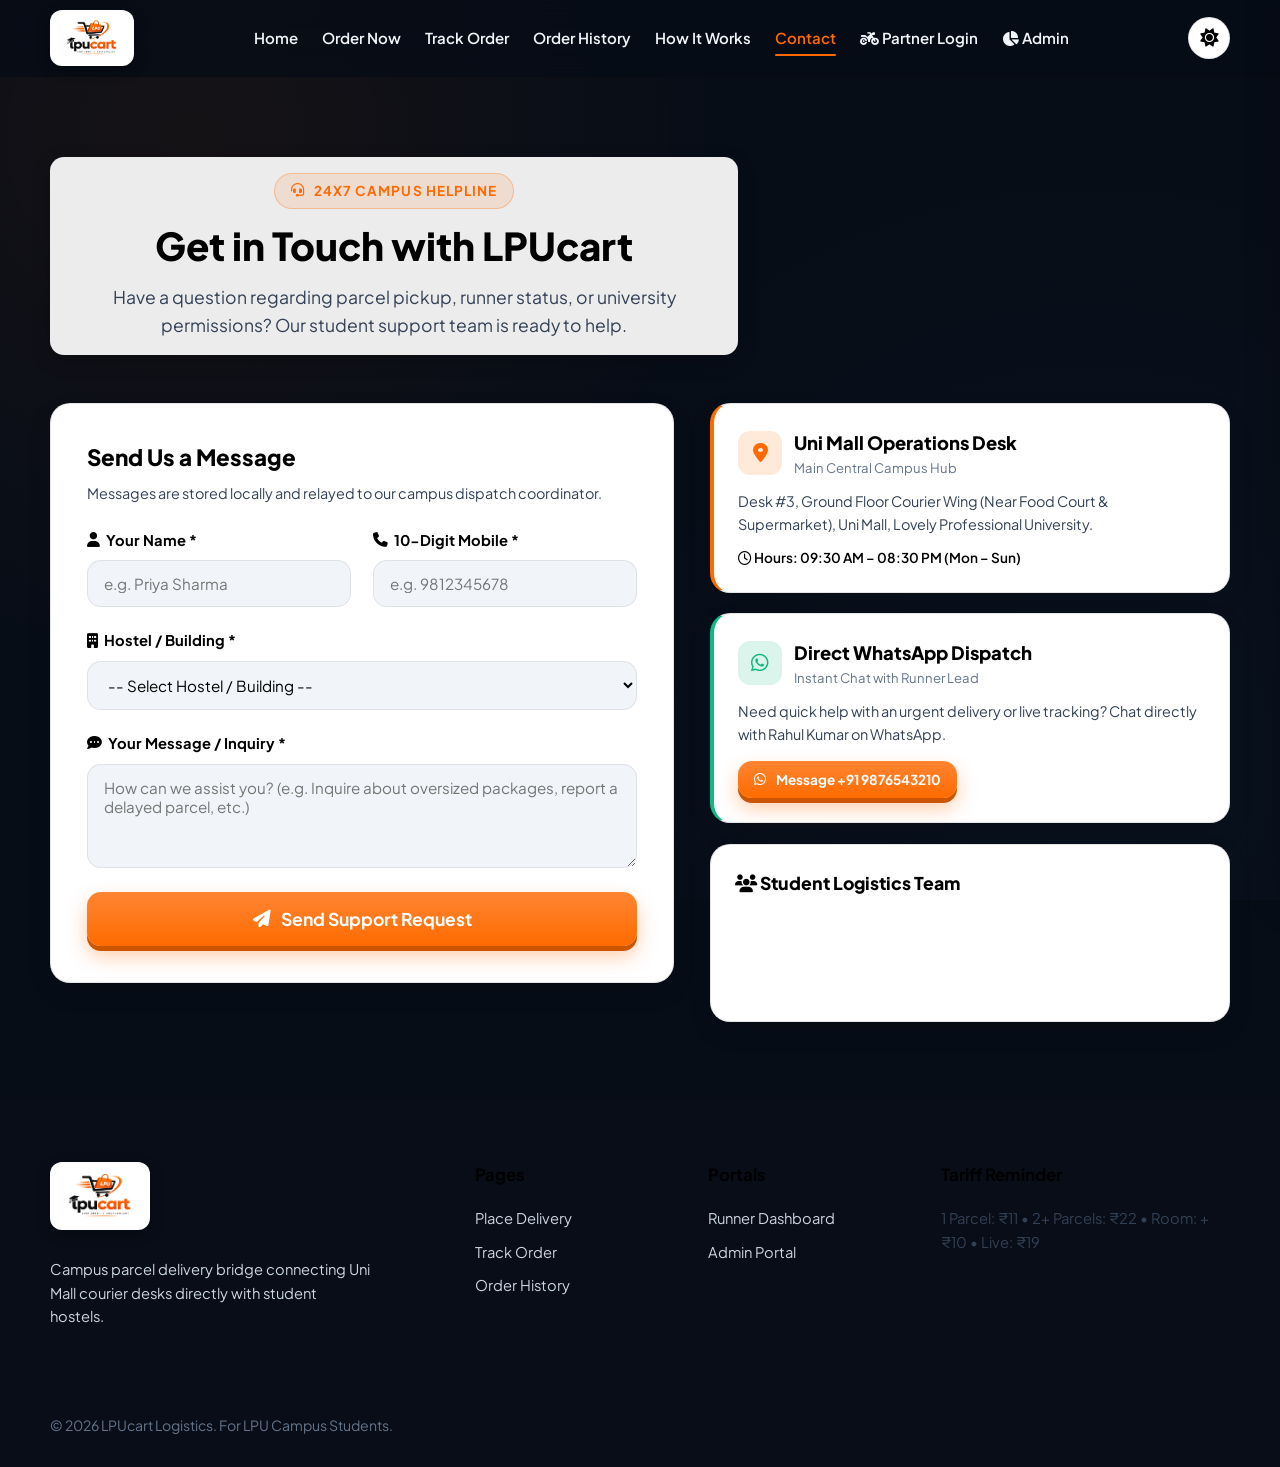
==== contact.html @ 663cd843 "Add files via upload" ====
<!DOCTYPE html>
<html lang="en" data-theme="dark">
<head>
  <meta charset="UTF-8">
  <meta name="viewport" content="width=device-width, initial-scale=1.0">
  <title>Contact Support - LPUcart - Uni Mall se Hostel Parcel Delivery</title>
  <meta name="description" content="Get in touch with the LPUcart campus logistics desk at Uni Mall Ground Floor. WhatsApp hotline, phone support, and online feedback.">
  <link rel="canonical" href="https://lpucart.netlify.app/contact.html">

  <!-- Favicon & Touch Icons -->
  <link rel="icon" href="/favicon.png" type="image/png">
  <link rel="apple-touch-icon" href="/apple-touch-icon.png">

  <!-- Open Graph / Facebook -->
  <meta property="og:type" content="website">
  <meta property="og:site_name" content="LPUcart">
  <meta property="og:url" content="https://lpucart.netlify.app/contact.html">
  <meta property="og:title" content="Contact Support - LPUcart - Uni Mall se Hostel Parcel Delivery">
  <meta property="og:description" content="Get in touch with the LPUcart campus logistics desk at Uni Mall Ground Floor. WhatsApp hotline, phone support, and online feedback.">
  <meta property="og:image" content="https://lpucart.netlify.app/assets/logo.png">

  <!-- Twitter Card -->
  <meta name="twitter:card" content="summary_large_image">
  <meta name="twitter:title" content="Contact Support - LPUcart - Uni Mall se Hostel Parcel Delivery">
  <meta name="twitter:description" content="Get in touch with the LPUcart campus logistics desk at Uni Mall Ground Floor. WhatsApp hotline, phone support, and online feedback.">
  <meta name="twitter:image" content="https://lpucart.netlify.app/assets/logo.png">

  <!-- Google Fonts -->
  <link rel="preconnect" href="https://fonts.googleapis.com">
  <link rel="preconnect" href="https://fonts.gstatic.com" crossorigin>
  <link href="https://fonts.googleapis.com/css2?family=Plus+Jakarta+Sans:wght@400;500;600;700;800;900&display=swap" rel="stylesheet">

  <!-- FontAwesome Icons -->
  <link rel="stylesheet" href="https://cdnjs.cloudflare.com/ajax/libs/font-awesome/6.4.0/css/all.min.css">

  <!-- Main Stylesheet -->
  <link rel="stylesheet" href="/css/style.css">
</head>
<body>

  <!-- Shared Navbar -->
  <header class="navbar">
    <div class="container nav-container">
      <a href="index.html" class="nav-logo brand-logo-pill" aria-label="LPUcart Home">
        <img src="/assets/logo.png" alt="LPUcart Logo" class="nav-brand-logo" width="64" height="48">
      </a>

      <nav class="nav-links">
        <a href="index.html" class="nav-link">Home</a>
        <a href="order.html" class="nav-link">Order Now</a>
        <a href="track.html" class="nav-link">Track Order</a>
        <a href="history.html" class="nav-link">Order History</a>
        <a href="how-it-works.html" class="nav-link">How It Works</a>
        <a href="contact.html" class="nav-link active">Contact</a>
        <a href="delivery.html" class="nav-link"><i class="fa-solid fa-motorcycle text-amber-500"></i> Partner Login</a>
        <a href="admin.html" class="nav-link"><i class="fa-solid fa-chart-pie text-cyan-400"></i> Admin</a>
      </nav>

      <div class="nav-actions">
        <button class="theme-toggle-btn" onclick="toggleTheme()" aria-label="Toggle Theme">
          <i class="fa-solid fa-sun"></i>
        </button>
        <button class="mobile-menu-btn" id="mobile-menu-btn" aria-label="Open Mobile Menu">
          <i class="fa-solid fa-bars"></i>
        </button>
      </div>
    </div>
  </header>

  <!-- Mobile Off-Canvas Drawer -->
  <div class="mobile-nav-overlay" id="mobile-nav-overlay"></div>
  <aside class="mobile-nav-menu" id="mobile-nav-menu">
    <div style="display:flex; justify-content:space-between; align-items:center; margin-bottom:20px;">
      <a href="index.html" class="brand-logo-pill" aria-label="LPUcart Home">
        <img src="/assets/logo.png" alt="LPUcart Logo" class="nav-brand-logo" width="48" height="36">
      </a>
      <button class="theme-toggle-btn" onclick="toggleTheme()"><i class="fa-solid fa-sun"></i></button>
    </div>
    <a href="index.html" class="nav-link"><i class="fa-solid fa-house"></i> Home</a>
    <a href="order.html" class="nav-link"><i class="fa-solid fa-cart-shopping"></i> Order Now</a>
    <a href="track.html" class="nav-link"><i class="fa-solid fa-location-crosshairs"></i> Track Order</a>
    <a href="history.html" class="nav-link"><i class="fa-solid fa-clock-rotate-left"></i> Order History</a>
    <a href="how-it-works.html" class="nav-link"><i class="fa-solid fa-circle-question"></i> How It Works</a>
    <a href="contact.html" class="nav-link active"><i class="fa-solid fa-envelope"></i> Contact Us</a>
    <a href="delivery.html" class="nav-link"><i class="fa-solid fa-motorcycle"></i> Delivery Partner</a>
    <a href="admin.html" class="nav-link"><i class="fa-solid fa-chart-line"></i> Admin Dashboard</a>
  </aside>

  <!-- MAIN CONTACT CONTENT -->
  <main class="section-py">
    <div class="container">
      <div class="section-header text-center">
        <div class="section-badge"><i class="fa-solid fa-headset"></i> 24x7 Campus Helpline</div>
        <h1 class="section-title">Get in Touch with LPUcart</h1>
        <p class="section-desc">Have a question regarding parcel pickup, runner status, or university permissions? Our student support team is ready to help.</p>
      </div>

      <div style="display: grid; grid-template-columns: 1.2fr 1fr; gap: 36px; align-items: start;">
        
        <!-- Left: Contact Form -->
        <div class="glass-card form-card tilt-card" style="max-width: 100%; margin: 0; padding: 36px;">
          <h2 style="font-size: 1.4rem; font-weight: 800; margin-bottom: 6px;">Send Us a Message</h2>
          <p style="color: var(--text-secondary); font-size: 0.9rem; margin-bottom: 24px;">Messages are stored locally and relayed to our campus dispatch coordinator.</p>

          <form onsubmit="handleContactSubmit(event)">
            <div class="form-grid">
              
              <div class="form-group">
                <label class="form-label" for="contact-name"><i class="fa-solid fa-user text-primary"></i> Your Name *</label>
                <input type="text" id="contact-name" class="form-input" placeholder="e.g. Priya Sharma" required>
              </div>

              <div class="form-group">
                <label class="form-label" for="contact-phone"><i class="fa-solid fa-phone text-primary"></i> 10-Digit Mobile *</label>
                <input type="tel" id="contact-phone" class="form-input" placeholder="e.g. 9812345678" pattern="[0-9]{10}" maxlength="10" required>
              </div>

              <div class="form-group form-col-full">
                <label class="form-label" for="contact-hostel"><i class="fa-solid fa-building text-primary"></i> Hostel / Building *</label>
                <select id="contact-hostel" class="form-select" required>
                  <!-- Populated from js/main.js HOSTELS config -->
                </select>
              </div>

              <div class="form-group form-col-full" id="contact-custom-hostel-group" style="display: none;">
                <label class="form-label" for="contact-custom-hostel-input"><i class="fa-solid fa-pen text-primary"></i> Specify Building Name / Number *</label>
                <input type="text" id="contact-custom-hostel-input" class="form-input" placeholder="e.g. Uni-Hotel, Staff Quarter 12, Block 36">
              </div>

              <div class="form-group form-col-full">
                <label class="form-label" for="contact-message"><i class="fa-solid fa-comment-dots text-primary"></i> Your Message / Inquiry *</label>
                <textarea id="contact-message" class="form-textarea" rows="4" placeholder="How can we assist you? (e.g. Inquire about oversized packages, report a delayed parcel, etc.)" required></textarea>
              </div>

            </div>

            <div style="margin-top: 24px;">
              <button type="submit" class="btn-3d btn-3d-orange btn-lg btn-full">
                <i class="fa-solid fa-paper-plane"></i> Send Support Request
              </button>
            </div>
          </form>
        </div>

        <!-- Right: Campus Contact Cards & Info -->
        <div style="display: flex; flex-direction: column; gap: 20px;">
          
          <!-- Uni Mall Hub Card -->
          <div class="glass-card tilt-card" style="padding: 24px; border-left: 4px solid var(--primary);">
            <div class="tilt-inner">
              <div style="display: flex; align-items: center; gap: 12px; margin-bottom: 12px;">
                <div style="width: 44px; height: 44px; border-radius: 12px; background: rgba(255, 107, 0, 0.15); color: var(--primary); display: flex; align-items: center; justify-content: center; font-size: 1.25rem;">
                  <i class="fa-solid fa-location-dot"></i>
                </div>
                <div>
                  <h3 style="font-size: 1.15rem; font-weight: 800;">Uni Mall Operations Desk</h3>
                  <div style="font-size: 0.82rem; color: var(--text-muted);">Main Central Campus Hub</div>
                </div>
              </div>
              <p style="font-size: 0.9rem; color: var(--text-secondary); margin-bottom: 10px;">
                Desk #3, Ground Floor Courier Wing (Near Food Court &amp; Supermarket), Uni Mall, Lovely Professional University.
              </p>
              <div style="font-size: 0.85rem; color: var(--text-primary); font-weight: 600;">
                <i class="fa-regular fa-clock text-amber-500"></i> Hours: 09:30 AM – 08:30 PM (Mon – Sun)
              </div>
            </div>
          </div>

          <!-- WhatsApp Direct Hotline -->
          <div class="glass-card tilt-card" style="padding: 24px; border-left: 4px solid var(--accent-green);">
            <div class="tilt-inner">
              <div style="display: flex; align-items: center; gap: 12px; margin-bottom: 12px;">
                <div style="width: 44px; height: 44px; border-radius: 12px; background: rgba(16, 185, 129, 0.15); color: var(--accent-green); display: flex; align-items: center; justify-content: center; font-size: 1.25rem;">
                  <i class="fa-brands fa-whatsapp"></i>
                </div>
                <div>
                  <h3 style="font-size: 1.15rem; font-weight: 800;">Direct WhatsApp Dispatch</h3>
                  <div style="font-size: 0.82rem; color: var(--text-muted);">Instant Chat with Runner Lead</div>
                </div>
              </div>
              <p style="font-size: 0.9rem; color: var(--text-secondary); margin-bottom: 14px;">
                Need quick help with an urgent delivery or live tracking? Chat directly with Rahul Kumar on WhatsApp.
              </p>
              <a href="https://wa.me/919876543210?text=Hi%20LPUcart%20Support!%20I%20have%20an%20inquiry%20regarding%20parcel%20delivery." target="_blank" class="btn-3d btn-3d-orange btn-sm">
                <i class="fa-brands fa-whatsapp"></i> Message +91 9876543210
              </a>
            </div>
          </div>

          <!-- Student Coordinators -->
          <div class="glass-card tilt-card" style="padding: 24px;">
            <div class="tilt-inner">
              <h3 style="font-size: 1.1rem; font-weight: 800; margin-bottom: 12px;">
                <i class="fa-solid fa-users text-primary"></i> Student Logistics Team
              </h3>
              <div style="display: flex; flex-direction: column; gap: 10px; font-size: 0.88rem; color: var(--text-secondary);">
                <div><strong>Lead Coordinator:</strong> Sumit Gurjar (B.Tech CSE)</div>
                <div><strong>Delivery Supervisor:</strong> Rahul Kumar (+91 9876543210)</div>
                <div><strong>Campus Email:</strong> support.lpucart@lpu.in</div>
              </div>
            </div>
          </div>

        </div>

      </div>
    </div>
  </main>

  <!-- Shared Footer -->
  <footer class="site-footer">
    <div class="container">
      <div class="footer-grid">
        <div class="footer-brand">
          <a href="index.html" class="brand-logo-pill footer-logo-pill" aria-label="LPUcart Home" style="display: inline-flex; margin-bottom: 12px;">
            <img src="/assets/logo.png" alt="LPUcart Logo" class="footer-brand-logo" width="80" height="60">
          </a>
          <p>Campus parcel delivery bridge connecting Uni Mall courier desks directly with student hostels.</p>
        </div>
        <div>
          <h4 class="footer-heading">Pages</h4>
          <ul class="footer-links">
            <li><a href="order.html">Place Delivery</a></li>
            <li><a href="track.html">Track Order</a></li>
            <li><a href="history.html">Order History</a></li>
          </ul>
        </div>
        <div>
          <h4 class="footer-heading">Portals</h4>
          <ul class="footer-links">
            <li><a href="delivery.html">Runner Dashboard</a></li>
            <li><a href="admin.html">Admin Portal</a></li>
          </ul>
        </div>
        <div>
          <h4 class="footer-heading">Tariff Reminder</h4>
          <p style="color: var(--text-secondary); font-size: 0.92rem;">
            1 Parcel: ₹11 • 2+ Parcels: ₹22 • Room: +₹10 • Live: ₹19
          </p>
        </div>
      </div>
      <div class="footer-bottom">
        <div>&copy; 2026 LPUcart Logistics. For LPU Campus Students.</div>
      </div>
    </div>
  </footer>

  <!-- Scripts -->
  <script src="/js/main.js"></script>
  <script src="/js/pricing.js"></script>
  <script src="/js/storage.js"></script>

  <script>
    document.addEventListener("DOMContentLoaded", () => {
      window.renderHostelDropdown(
        document.getElementById("contact-hostel"),
        document.getElementById("contact-custom-hostel-group"),
        document.getElementById("contact-custom-hostel-input")
      );
    });

    function handleContactSubmit(e) {
      e.preventDefault();
      const submitBtn = e.target.querySelector("button[type='submit']");
      if (submitBtn && submitBtn.disabled) return;

      const name = document.getElementById("contact-name").value.trim();
      const phone = document.getElementById("contact-phone").value.trim();
      const hostel = window.getSelectedHostelValue(
        document.getElementById("contact-hostel"),
        document.getElementById("contact-custom-hostel-input")
      );
      const msg = document.getElementById("contact-message").value.trim();

      if (!/^\d{10}$/.test(phone)) {
        showToast("Please enter a valid 10-digit mobile number", "error");
        document.getElementById("contact-phone").focus();
        return;
      }

      if (!hostel || document.getElementById("contact-hostel").value === "") {
        showToast("Please select your hostel or building", "error");
        document.getElementById("contact-hostel").focus();
        return;
      }

      if (submitBtn) {
        submitBtn.disabled = true;
      }

      window.LPU_STORAGE.saveContactMessage(name, phone, hostel, msg);
      showToast("Thank you! Your message has been saved and sent to dispatch.", "success");
      e.target.reset();

      // Reset custom input visibility
      const customGrp = document.getElementById("contact-custom-hostel-group");
      if (customGrp) customGrp.style.display = "none";

      if (submitBtn) {
        setTimeout(() => { submitBtn.disabled = false; }, 800);
      }
    }
  </script>
</body>
</html>
---- css/style.css ----
/* ==========================================================================
   LPUcart - Modern 3D Campus Parcel Delivery Stylesheet
   Theme: Vibrant Orange & Deep Campus Blue + Pure CSS 3D
   ========================================================================== */

/* 1. CSS VARIABLES & DESIGN TOKENS */
:root {
  /* Brand Colors: Accent Orange #FF6A00 */
  --primary: #FF6A00;
  --primary-hover: #ff7f24;
  --primary-glow: rgba(255, 106, 0, 0.35);
  --primary-shadow: #cc5500;

  --secondary: #1e3e62;
  --secondary-glow: rgba(30, 62, 98, 0.4);
  --secondary-shadow: #0e243d;

  --accent-cyan: #06b6d4;
  --accent-green: #10b981;
  --accent-red: #ef4444;
  --accent-yellow: #f59e0b;

  /* Fonts */
  --font-main: "Plus Jakarta Sans", system-ui, -apple-system, BlinkMacSystemFont, "Segoe UI", Roboto, sans-serif;
  --font-mono: ui-monospace, SFMono-Regular, Menlo, Monaco, Consolas, monospace;

  /* Main text colour is black in both light and dark mode */
  --text-primary: #000000;
  --text-secondary: #334155;
  --text-muted: #64748b;

  /* Default Dark Mode Palette (Main text black, high contrast clean surfaces) */
  --bg-body: #070d17;
  --bg-surface: #ffffff;
  --bg-card: #ffffff;
  --bg-card-hover: #f8fafc;
  --bg-input: #f1f5f9;
  --border-subtle: rgba(0, 0, 0, 0.08);
  --border-card: rgba(0, 0, 0, 0.1);
  --border-glow: rgba(255, 106, 0, 0.4);

  --shadow-3d: 0 10px 30px -10px rgba(0, 0, 0, 0.25);
  --glass-blur: blur(16px);
  --radius-sm: 8px;
  --radius-md: 14px;
  --radius-lg: 20px;
  --radius-full: 9999px;
  --transition: all 0.25s cubic-bezier(0.16, 1, 0.3, 1);
}

/* Light Theme Variables */
[data-theme="light"] {
  --bg-body: #f4f6fa;
  --bg-surface: #ffffff;
  --bg-card: #ffffff;
  --bg-card-hover: #f8fafc;
  --bg-input: #f1f5f9;
  --border-subtle: rgba(0, 0, 0, 0.08);
  --border-card: rgba(0, 0, 0, 0.1);
  --border-glow: rgba(255, 106, 0, 0.5);

  --text-primary: #000000;
  --text-secondary: #334155;
  --text-muted: #64748b;

  --shadow-3d: 0 10px 25px -5px rgba(15, 23, 42, 0.08);
}

/* Dark Theme Specifics: Main text remains black with crisp contrast */
[data-theme="dark"] {
  --text-primary: #000000;
  --text-secondary: #334155;
  --text-muted: #64748b;
  --bg-body: #070d17;
  --bg-surface: #ffffff;
  --bg-card: #ffffff;
  --bg-card-hover: #f8fafc;
  --bg-input: #f1f5f9;
}

[data-theme="dark"] .hero-heading {
  color: #000000;
}

[data-theme="dark"] .hero-content {
  background: rgba(255, 255, 255, 0.94);
  border-radius: var(--radius-lg);
  padding: 32px;
  box-shadow: 0 12px 36px rgba(0, 0, 0, 0.35);
}

[data-theme="dark"] .section-header {
  background: rgba(255, 255, 255, 0.92);
  border-radius: var(--radius-md);
  padding: 16px 24px;
  display: inline-block;
  box-shadow: 0 6px 20px rgba(0, 0, 0, 0.2);
}

[data-theme="dark"] .navbar .nav-link {
  color: #f1f5f9;
}

[data-theme="dark"] .navbar .nav-link:hover,
[data-theme="dark"] .navbar .nav-link.active {
  color: #FF6A00;
}

[data-theme="dark"] .site-footer {
  background: #080d17;
}

[data-theme="dark"] .site-footer p,
[data-theme="dark"] .site-footer a {
  color: #cbd5e1;
}

[data-theme="dark"] .site-footer a:hover {
  color: #FF6A00;
}

/* Brand Logo Styles & Dark Mode White Rounded Pill */
.brand-logo-pill {
  display: inline-flex;
  align-items: center;
  justify-content: center;
  text-decoration: none;
  transition: transform 0.2s ease, box-shadow 0.2s ease;
}

[data-theme="dark"] .brand-logo-pill {
  background: #ffffff;
  border-radius: 12px;
  padding: 4px 10px;
  box-shadow: 0 4px 14px rgba(0, 0, 0, 0.25);
}

.brand-logo-pill img {
  display: block;
  border-radius: 8px;
}

/* Navbar Logo: height 48px desktop, 36px mobile, width auto */
.nav-brand-logo {
  height: 48px;
  width: auto;
  object-fit: contain;
}

@media (max-width: 768px) {
  .nav-brand-logo {
    height: 36px;
    width: auto;
  }
}

/* Footer Logo: height 60px, width auto */
.footer-brand-logo {
  height: 60px;
  width: auto;
  object-fit: contain;
}

/* Hero Logo: height about 220px, width auto */
.hero-brand-logo {
  height: 220px;
  width: auto;
  max-width: 100%;
  object-fit: contain;
}

@media (max-width: 768px) {
  .hero-brand-logo {
    height: 150px;
    width: auto;
  }
}

/* Login Pages Logo */
.login-brand-logo {
  height: 80px;
  width: auto;
  object-fit: contain;
}

/* Accessible Keyboard Focus Indicator */
:focus-visible {
  outline: 3px solid var(--primary);
  outline-offset: 3px;
}

/* 2. BASE & RESET */
*, *::before, *::after {
  box-sizing: border-box;
  margin: 0;
  padding: 0;
}

html {
  font-size: 16px;
  scroll-behavior: smooth;
  -webkit-text-size-adjust: 100%;
}

body {
  font-family: var(--font-main);
  background-color: var(--bg-body);
  color: var(--text-primary);
  line-height: 1.6;
  min-height: 100vh;
  display: flex;
  flex-direction: column;
  overflow-x: hidden;
  transition: background-color 0.3s ease, color 0.3s ease;
  background-image: 
    radial-gradient(circle at 15% 15%, rgba(255, 107, 0, 0.06) 0%, transparent 40%),
    radial-gradient(circle at 85% 85%, rgba(30, 62, 98, 0.1) 0%, transparent 45%);
  background-attachment: fixed;
}

body.modal-lock, body.menu-lock {
  overflow: hidden;
}

a {
  color: inherit;
  text-decoration: none;
  transition: var(--transition);
}

ul {
  list-style: none;
}

img {
  max-width: 100%;
  height: auto;
  display: block;
}

button, input, select, textarea {
  font-family: inherit;
  font-size: inherit;
  border: none;
  outline: none;
}

/* 3. LAYOUT UTILITIES */
.container {
  width: 100%;
  max-width: 1220px;
  margin-left: auto;
  margin-right: auto;
  padding-left: 20px;
  padding-right: 20px;
}

.section-py {
  padding-top: 80px;
  padding-bottom: 80px;
}

.text-center { text-align: center; }
.text-left { text-align: left; }
.text-right { text-align: right; }

.section-header {
  margin-bottom: 48px;
}

.section-badge {
  display: inline-flex;
  align-items: center;
  gap: 8px;
  padding: 6px 16px;
  border-radius: var(--radius-full);
  font-size: 0.85rem;
  font-weight: 700;
  text-transform: uppercase;
  letter-spacing: 0.08em;
  background: rgba(255, 107, 0, 0.12);
  color: var(--primary);
  border: 1px solid rgba(255, 107, 0, 0.3);
  margin-bottom: 14px;
}

.section-title {
  font-size: 2.4rem;
  font-weight: 800;
  line-height: 1.2;
  color: var(--text-primary);
  margin-bottom: 14px;
}

.section-desc {
  font-size: 1.1rem;
  color: var(--text-secondary);
  max-width: 640px;
  margin-left: auto;
  margin-right: auto;
}

.gradient-text {
  background: linear-gradient(135deg, #ff8533 0%, #ff6b00 50%, #f59e0b 100%);
  -webkit-background-clip: text;
  -webkit-text-fill-color: transparent;
}

.gradient-blue-text {
  background: linear-gradient(135deg, #38bdf8 0%, #2563eb 100%);
  -webkit-background-clip: text;
  -webkit-text-fill-color: transparent;
}

/* 4. GLASSMORPHISM & 3D CARDS */
.glass-card {
  background: var(--bg-card);
  backdrop-filter: var(--glass-blur);
  -webkit-backdrop-filter: var(--glass-blur);
  border: 1px solid var(--border-card);
  border-radius: var(--radius-lg);
  box-shadow: var(--shadow-3d);
  transition: var(--transition);
}

.glass-card:hover {
  border-color: var(--border-glow);
}

/* 3D Tilt Card Base */
.tilt-card {
  transform-style: preserve-3d;
  will-change: transform;
  transition: transform 0.2s cubic-bezier(0.2, 0.8, 0.4, 1), box-shadow 0.2s ease, border-color 0.2s ease;
}

.tilt-card .tilt-inner {
  transform: translateZ(24px);
  transform-style: preserve-3d;
}

/* 3D Flip Card Container */
.flip-card-wrapper {
  perspective: 1000px;
  height: 380px;
}

.card-3d-flip {
  position: relative;
  width: 100%;
  height: 100%;
  transform-style: preserve-3d;
  transition: transform 0.7s cubic-bezier(0.4, 0.2, 0.2, 1);
  cursor: pointer;
  border-radius: var(--radius-lg);
}

.card-3d-flip:hover,
.card-3d-flip.is-flipped {
  transform: rotateY(180deg);
}

.flip-face {
  position: absolute;
  inset: 0;
  width: 100%;
  height: 100%;
  backface-visibility: hidden;
  -webkit-backface-visibility: hidden;
  border-radius: var(--radius-lg);
  padding: 32px 24px;
  display: flex;
  flex-direction: column;
  justify-content: center;
  align-items: center;
  text-align: center;
  border: 1px solid var(--border-card);
}

.flip-front {
  background: var(--bg-card);
}

.flip-back {
  background: linear-gradient(145deg, #122137 0%, #0d1624 100%);
  transform: rotateY(180deg);
  border-color: rgba(255, 107, 0, 0.4);
}

[data-theme="light"] .flip-back {
  background: linear-gradient(145deg, #ffffff 0%, #edf2f7 100%);
}

/* 5. TACTILE 3D BUTTONS */
.btn-3d {
  position: relative;
  display: inline-flex;
  align-items: center;
  justify-content: center;
  gap: 10px;
  padding: 13px 26px;
  font-weight: 700;
  font-size: 0.98rem;
  border-radius: var(--radius-md);
  cursor: pointer;
  text-align: center;
  white-space: nowrap;
  user-select: none;
  transition: transform 0.12s ease, box-shadow 0.12s ease;
}

.btn-3d-orange {
  background: linear-gradient(180deg, #ff8533 0%, #ff6b00 100%);
  color: #ffffff;
  box-shadow: 0 5px 0 var(--primary-shadow), 0 10px 20px var(--primary-glow);
}

.btn-3d-orange:hover {
  transform: translateY(-2px);
  box-shadow: 0 7px 0 var(--primary-shadow), 0 14px 24px var(--primary-glow);
  color: #ffffff;
}

.btn-3d-orange:active {
  transform: translateY(4px);
  box-shadow: 0 1px 0 var(--primary-shadow), 0 4px 10px var(--primary-glow);
}

.btn-3d-blue {
  background: linear-gradient(180deg, #2563eb 0%, #1e40af 100%);
  color: #ffffff;
  box-shadow: 0 5px 0 #172554, 0 10px 20px rgba(37, 99, 235, 0.35);
}

.btn-3d-blue:hover {
  transform: translateY(-2px);
  box-shadow: 0 7px 0 #172554, 0 14px 24px rgba(37, 99, 235, 0.4);
}

.btn-3d-blue:active {
  transform: translateY(4px);
  box-shadow: 0 1px 0 #172554;
}

.btn-3d-outline {
  background: rgba(255, 255, 255, 0.04);
  color: var(--text-primary);
  border: 1px solid var(--border-card);
  box-shadow: 0 5px 0 rgba(0, 0, 0, 0.25);
}

.btn-3d-outline:hover {
  background: rgba(255, 255, 255, 0.08);
  border-color: var(--primary);
  transform: translateY(-2px);
  box-shadow: 0 7px 0 rgba(0, 0, 0, 0.35);
}

.btn-3d-outline:active {
  transform: translateY(4px);
  box-shadow: 0 1px 0 rgba(0, 0, 0, 0.2);
}

.btn-sm {
  padding: 8px 16px;
  font-size: 0.85rem;
}

.btn-lg {
  padding: 16px 36px;
  font-size: 1.1rem;
}

.btn-full {
  width: 100%;
}

/* 6. NAVBAR */
.navbar {
  position: sticky;
  top: 0;
  z-index: 100;
  background: rgba(7, 13, 23, 0.82);
  backdrop-filter: var(--glass-blur);
  -webkit-backdrop-filter: var(--glass-blur);
  border-bottom: 1px solid var(--border-subtle);
  transition: var(--transition);
}

[data-theme="light"] .navbar {
  background: rgba(255, 255, 255, 0.88);
}

.nav-container {
  display: flex;
  align-items: center;
  justify-content: space-between;
  height: 76px;
}

.nav-logo {
  display: flex;
  align-items: center;
  gap: 12px;
  font-size: 1.45rem;
  font-weight: 800;
  letter-spacing: -0.02em;
}

.logo-badge {
  width: 44px;
  height: 44px;
  border-radius: 12px;
  background: linear-gradient(135deg, #ff6b00 0%, #ea580c 100%);
  display: flex;
  align-items: center;
  justify-content: center;
  color: #fff;
  font-size: 1.3rem;
  box-shadow: 0 6px 16px var(--primary-glow);
  transform: rotate(-6deg);
  transition: transform 0.3s ease;
}

.nav-logo:hover .logo-badge {
  transform: rotate(0deg) scale(1.08);
}

.nav-links {
  display: flex;
  align-items: center;
  gap: 24px;
}

.nav-link {
  font-size: 0.94rem;
  font-weight: 600;
  color: var(--text-secondary);
  position: relative;
  padding: 6px 0;
}

.nav-link:hover, .nav-link.active {
  color: var(--primary);
}

.nav-link.active::after {
  content: "";
  position: absolute;
  bottom: 0;
  left: 0;
  width: 100%;
  height: 2px;
  background: var(--primary);
  border-radius: 2px;
}

.nav-actions {
  display: flex;
  align-items: center;
  gap: 14px;
}

.theme-toggle-btn {
  width: 42px;
  height: 42px;
  border-radius: 50%;
  background: var(--bg-card);
  border: 1px solid var(--border-card);
  display: flex;
  align-items: center;
  justify-content: center;
  color: var(--text-primary);
  cursor: pointer;
  font-size: 1.15rem;
  transition: var(--transition);
}

.theme-toggle-btn:hover {
  transform: scale(1.1);
  border-color: var(--primary);
}

.mobile-menu-btn {
  display: none;
  background: transparent;
  color: var(--text-primary);
  font-size: 1.4rem;
  cursor: pointer;
  padding: 8px;
}

/* Off-canvas mobile menu */
.mobile-nav-menu {
  position: fixed;
  top: 0;
  right: -300px;
  width: 280px;
  height: 100vh;
  background: var(--bg-surface);
  border-left: 1px solid var(--border-card);
  z-index: 200;
  padding: 30px 24px;
  display: flex;
  flex-direction: column;
  gap: 20px;
  transition: right 0.3s cubic-bezier(0.4, 0, 0.2, 1);
  box-shadow: -10px 0 30px rgba(0, 0, 0, 0.5);
}

.mobile-nav-menu.open {
  right: 0;
}

.mobile-nav-overlay {
  position: fixed;
  inset: 0;
  background: rgba(0, 0, 0, 0.6);
  backdrop-filter: blur(4px);
  z-index: 190;
  display: none;
}

.mobile-nav-overlay.open {
  display: block;
}

/* 7. HERO SECTION */
.hero-section {
  position: relative;
  padding-top: 60px;
  padding-bottom: 80px;
  overflow: hidden;
}

.hero-grid {
  display: grid;
  grid-template-columns: 1.1fr 0.9fr;
  align-items: center;
  gap: 40px;
}

.hero-tagline {
  display: inline-flex;
  align-items: center;
  gap: 8px;
  padding: 6px 16px;
  border-radius: var(--radius-full);
  background: rgba(255, 107, 0, 0.12);
  border: 1px solid rgba(255, 107, 0, 0.3);
  color: var(--primary);
  font-size: 0.9rem;
  font-weight: 700;
  margin-bottom: 20px;
}

.hero-heading {
  font-size: 3.4rem;
  font-weight: 900;
  line-height: 1.12;
  margin-bottom: 22px;
  letter-spacing: -0.03em;
}

.hero-subtext {
  font-size: 1.2rem;
  color: var(--text-secondary);
  line-height: 1.6;
  margin-bottom: 34px;
}

.hero-cta-group {
  display: flex;
  align-items: center;
  flex-wrap: wrap;
  gap: 16px;
  margin-bottom: 40px;
}

.hero-pills {
  display: flex;
  align-items: center;
  flex-wrap: wrap;
  gap: 20px;
  font-size: 0.9rem;
  color: var(--text-secondary);
}

.hero-pills span {
  display: inline-flex;
  align-items: center;
  gap: 8px;
}

.hero-pills i {
  color: var(--primary);
}

/* 3D Visual Hero Container */
.hero-3d-visual {
  position: relative;
  width: 100%;
  height: 480px;
  display: flex;
  align-items: center;
  justify-content: center;
}

#hero-three-container {
  width: 100%;
  height: 100%;
  cursor: grab;
}

#hero-three-container:active {
  cursor: grabbing;
}

/* PURE CSS 3D FALLBACK BOX (If Three.js fails or is disabled) */
.hero-fallback-wrapper {
  display: none; /* Managed by three-hero.js */
  width: 100%;
  height: 100%;
  perspective: 1200px;
  align-items: center;
  justify-content: center;
  position: relative;
}

.css-3d-cube-scene {
  width: 200px;
  height: 200px;
  transform-style: preserve-3d;
  animation: floatSpin 12s infinite linear;
}

@keyframes floatSpin {
  0% { transform: rotateX(-15deg) rotateY(0deg); }
  50% { transform: rotateX(-20deg) rotateY(180deg) translateY(-15px); }
  100% { transform: rotateX(-15deg) rotateY(360deg); }
}

.cube-face {
  position: absolute;
  width: 200px;
  height: 200px;
  background: #d49b5c;
  border: 2px solid #b4783e;
  display: flex;
  flex-direction: column;
  align-items: center;
  justify-content: center;
  font-weight: 800;
  color: #0b192c;
  box-shadow: inset 0 0 30px rgba(0,0,0,0.15);
  backface-visibility: visible;
}

.cube-face::after {
  content: "";
  position: absolute;
  width: 100%;
  height: 30px;
  background: rgba(235, 175, 110, 0.7);
  border-top: 1px dashed rgba(180, 115, 60, 0.5);
  border-bottom: 1px dashed rgba(180, 115, 60, 0.5);
}

.cube-front  { transform: rotateY(  0deg) translateZ(100px); }
.cube-back   { transform: rotateY(180deg) translateZ(100px); }
.cube-right  { transform: rotateY( 90deg) translateZ(100px); }
.cube-left   { transform: rotateY(-90deg) translateZ(100px); }
.cube-top    { transform: rotateX( 90deg) translateZ(100px); background: #c6894d; }
.cube-bottom { transform: rotateX(-90deg) translateZ(100px); background: #b0743b; }

.floating-badge {
  position: absolute;
  padding: 10px 18px;
  border-radius: var(--radius-md);
  font-size: 0.85rem;
  font-weight: 700;
  display: flex;
  align-items: center;
  gap: 8px;
  z-index: 10;
  animation: floatBob 3.5s ease-in-out infinite;
}

.badge-top-left {
  top: 30px;
  left: 10px;
  animation-delay: 0s;
}

.badge-bottom-right {
  bottom: 40px;
  right: 15px;
  animation-delay: 1.5s;
}

@keyframes floatBob {
  0%, 100% { transform: translateY(0); }
  50% { transform: translateY(-10px); }
}

/* 8. PRICE CARDS (Section 2 - Exact Pricing) */
.pricing-grid {
  display: grid;
  grid-template-columns: repeat(auto-fit, minmax(260px, 1fr));
  gap: 28px;
  margin-top: 40px;
}

.price-card {
  padding: 34px 26px;
  border-radius: var(--radius-lg);
  display: flex;
  flex-direction: column;
  position: relative;
  overflow: hidden;
}

.price-card.featured {
  border-color: var(--primary);
  background: linear-gradient(175deg, rgba(255, 107, 0, 0.12) 0%, var(--bg-card) 60%);
}

.featured-ribbon {
  position: absolute;
  top: 18px;
  right: -32px;
  background: var(--primary);
  color: #fff;
  font-size: 0.72rem;
  font-weight: 800;
  padding: 4px 34px;
  transform: rotate(45deg);
  text-transform: uppercase;
  letter-spacing: 0.05em;
  box-shadow: 0 4px 10px var(--primary-glow);
}

.price-icon-wrap {
  width: 56px;
  height: 56px;
  border-radius: 14px;
  background: rgba(255, 107, 0, 0.14);
  color: var(--primary);
  display: flex;
  align-items: center;
  justify-content: center;
  font-size: 1.5rem;
  margin-bottom: 20px;
}

.price-title {
  font-size: 1.25rem;
  font-weight: 700;
  margin-bottom: 8px;
}

.price-amount {
  font-size: 2.8rem;
  font-weight: 900;
  color: var(--text-primary);
  margin-bottom: 12px;
  display: flex;
  align-items: baseline;
  gap: 4px;
}

.price-currency {
  font-size: 1.6rem;
  color: var(--primary);
}

.price-desc {
  font-size: 0.92rem;
  color: var(--text-secondary);
  margin-bottom: 24px;
  flex-grow: 1;
}

.price-features {
  margin-bottom: 28px;
  display: flex;
  flex-direction: column;
  gap: 12px;
  font-size: 0.9rem;
}

.price-features li {
  display: flex;
  align-items: center;
  gap: 10px;
  color: var(--text-secondary);
}

.price-features i {
  color: var(--accent-green);
  font-size: 0.95rem;
}

/* 9. HOW IT WORKS 3D FLIP CARDS */
.how-it-works-grid {
  display: grid;
  grid-template-columns: repeat(auto-fit, minmax(290px, 1fr));
  gap: 32px;
}

.step-number {
  width: 52px;
  height: 52px;
  border-radius: 50%;
  background: linear-gradient(135deg, var(--primary) 0%, #ea580c 100%);
  color: #fff;
  font-size: 1.4rem;
  font-weight: 800;
  display: flex;
  align-items: center;
  justify-content: center;
  margin-bottom: 20px;
  box-shadow: 0 6px 16px var(--primary-glow);
}

.step-icon {
  font-size: 2.8rem;
  color: var(--primary);
  margin-bottom: 16px;
}

.flip-hint {
  margin-top: 18px;
  font-size: 0.8rem;
  color: var(--text-muted);
  display: inline-flex;
  align-items: center;
  gap: 6px;
}

/* 10. STATS & RATINGS SECTION */
.stats-strip {
  display: grid;
  grid-template-columns: repeat(auto-fit, minmax(220px, 1fr));
  gap: 24px;
  padding: 40px;
  border-radius: var(--radius-lg);
  background: linear-gradient(145deg, rgba(30, 62, 98, 0.4) 0%, rgba(14, 26, 43, 0.8) 100%);
  border: 1px solid var(--border-card);
  margin-bottom: 60px;
}

.stat-item {
  text-align: center;
}

.stat-item .counter-num {
  font-size: 2.8rem;
  font-weight: 900;
  color: var(--primary);
  line-height: 1.1;
  margin-bottom: 6px;
}

.stat-item .stat-label {
  font-size: 0.92rem;
  color: var(--text-secondary);
  font-weight: 600;
}

/* 11. FORM STYLING & 3D INTERACTIVE CONTROLS */
.form-card {
  max-width: 760px;
  margin: 0 auto;
  padding: 44px;
}

.form-grid {
  display: grid;
  grid-template-columns: 1fr 1fr;
  gap: 22px;
}

.form-col-full {
  grid-column: 1 / -1;
}

.form-group {
  display: flex;
  flex-direction: column;
  gap: 8px;
}

.form-label {
  font-size: 0.92rem;
  font-weight: 700;
  color: var(--text-primary);
  display: flex;
  align-items: center;
  gap: 6px;
}

.form-input, .form-select, .form-textarea {
  width: 100%;
  padding: 13px 16px;
  border-radius: var(--radius-md);
  background: var(--bg-input);
  border: 1px solid var(--border-subtle);
  color: var(--text-primary);
  font-size: 0.95rem;
  transition: var(--transition);
}

.form-input:focus, .form-select:focus, .form-textarea:focus {
  border-color: var(--primary);
  box-shadow: 0 0 0 3px var(--primary-glow);
}

/* 3D Delivery Type Radio Selector */
.radio-cards-grid {
  display: grid;
  grid-template-columns: repeat(auto-fit, minmax(200px, 1fr));
  gap: 16px;
}

.radio-card-label {
  cursor: pointer;
  display: block;
}

.radio-card-label input {
  display: none;
}

.radio-card-content {
  padding: 18px 16px;
  border-radius: var(--radius-md);
  background: var(--bg-input);
  border: 2px solid transparent;
  display: flex;
  flex-direction: column;
  gap: 8px;
  transition: var(--transition);
  position: relative;
}

.radio-card-label input:checked + .radio-card-content {
  border-color: var(--primary);
  background: rgba(255, 107, 0, 0.1);
  transform: translateY(-3px);
  box-shadow: 0 8px 20px var(--primary-glow);
}

.radio-card-title {
  font-weight: 700;
  font-size: 0.95rem;
  display: flex;
  align-items: center;
  justify-content: space-between;
}

.radio-card-desc {
  font-size: 0.82rem;
  color: var(--text-secondary);
}

/* File Upload Drop Area */
.file-upload-box {
  border: 2px dashed var(--border-card);
  border-radius: var(--radius-md);
  padding: 24px;
  text-align: center;
  cursor: pointer;
  background: var(--bg-input);
  transition: var(--transition);
}

.file-upload-box:hover {
  border-color: var(--primary);
  background: rgba(255, 107, 0, 0.04);
}

.file-upload-box input {
  display: none;
}

.upload-preview-container {
  margin-top: 14px;
  display: none;
  align-items: center;
  gap: 12px;
}

.upload-preview-img {
  width: 60px;
  height: 60px;
  object-fit: cover;
  border-radius: var(--radius-sm);
  border: 1px solid var(--border-card);
}

/* 12. LIVE PRICE BREAKDOWN BOX */
.price-breakdown-card {
  padding: 24px;
  border-radius: var(--radius-md);
  background: linear-gradient(145deg, rgba(30, 62, 98, 0.25) 0%, rgba(14, 26, 43, 0.6) 100%);
  border: 1px solid var(--border-card);
  display: flex;
  flex-direction: column;
  gap: 12px;
}

.breakdown-row {
  display: flex;
  align-items: center;
  justify-content: space-between;
  font-size: 0.94rem;
  color: var(--text-secondary);
}

.breakdown-row.total-row {
  border-top: 1px solid var(--border-subtle);
  padding-top: 12px;
  font-size: 1.25rem;
  font-weight: 800;
  color: var(--text-primary);
}

.breakdown-total-price {
  color: var(--primary);
  font-size: 1.6rem;
}

/* 13. TRACK ORDER & PROGRESS BAR */
.tracking-stepper {
  display: flex;
  align-items: center;
  justify-content: space-between;
  position: relative;
  margin: 40px 0;
}

.stepper-progress-bg {
  position: absolute;
  top: 24px;
  left: 30px;
  right: 30px;
  height: 6px;
  background: var(--bg-input);
  border-radius: 6px;
  z-index: 1;
}

.stepper-progress-fill {
  height: 100%;
  background: linear-gradient(90deg, #ff8533 0%, #ff6b00 100%);
  border-radius: 6px;
  width: 0%;
  transition: width 0.8s cubic-bezier(0.16, 1, 0.3, 1);
  box-shadow: 0 0 12px var(--primary-glow);
}

.step-node {
  position: relative;
  z-index: 2;
  display: flex;
  flex-direction: column;
  align-items: center;
  gap: 10px;
}

.step-circle {
  width: 52px;
  height: 52px;
  border-radius: 50%;
  background: var(--bg-surface);
  border: 3px solid var(--border-card);
  display: flex;
  align-items: center;
  justify-content: center;
  color: var(--text-muted);
  font-size: 1.2rem;
  transition: var(--transition);
}

.step-node.completed .step-circle {
  background: var(--accent-green);
  border-color: var(--accent-green);
  color: #fff;
  box-shadow: 0 0 16px rgba(16, 185, 129, 0.4);
}

.step-node.active .step-circle {
  background: var(--primary);
  border-color: #fff;
  color: #fff;
  animation: pulseNode 1.8s infinite;
  box-shadow: 0 0 20px var(--primary-glow);
}

@keyframes pulseNode {
  0%, 100% { transform: scale(1); }
  50% { transform: scale(1.12); }
}

.step-node-title {
  font-size: 0.92rem;
  font-weight: 700;
  color: var(--text-secondary);
}

.step-node.completed .step-node-title,
.step-node.active .step-node-title {
  color: var(--text-primary);
}

/* 14. OTP SHOWCASE BOX */
.otp-display-box {
  background: linear-gradient(135deg, rgba(255, 107, 0, 0.15) 0%, rgba(30, 62, 98, 0.25) 100%);
  border: 2px dashed var(--primary);
  border-radius: var(--radius-md);
  padding: 24px;
  text-align: center;
  margin: 20px 0;
}

.otp-number {
  font-size: 2.8rem;
  font-family: var(--font-mono);
  font-weight: 900;
  letter-spacing: 0.25em;
  color: var(--primary);
  margin: 8px 0;
}

/* 15. STAR RATING SYSTEM */
.star-rating-group {
  display: inline-flex;
  gap: 8px;
  font-size: 1.8rem;
  color: #64748b;
  cursor: pointer;
}

.star-rating-group .star-icon:hover,
.star-rating-group .star-icon.active {
  color: #f59e0b;
  transform: scale(1.2);
  transition: transform 0.15s ease;
}

/* 16. DELIVERY & ADMIN DASHBOARD TABLES & CARDS */
.dashboard-grid {
  display: grid;
  grid-template-columns: repeat(auto-fit, minmax(240px, 1fr));
  gap: 20px;
  margin-bottom: 32px;
}

.dash-stat-card {
  padding: 24px;
  border-radius: var(--radius-md);
  display: flex;
  align-items: center;
  gap: 18px;
}

.dash-stat-icon {
  width: 52px;
  height: 52px;
  border-radius: 12px;
  display: flex;
  align-items: center;
  justify-content: center;
  font-size: 1.4rem;
}

.dash-table-wrapper {
  overflow-x: auto;
  border-radius: var(--radius-lg);
  border: 1px solid var(--border-card);
}

.data-table {
  width: 100%;
  border-collapse: collapse;
  text-align: left;
  font-size: 0.92rem;
}

.data-table th, .data-table td {
  padding: 16px 20px;
  border-bottom: 1px solid var(--border-subtle);
}

.data-table th {
  background: var(--bg-surface);
  color: var(--text-secondary);
  font-weight: 700;
  text-transform: uppercase;
  font-size: 0.78rem;
  letter-spacing: 0.05em;
}

.data-table tbody tr:hover {
  background: var(--bg-card-hover);
}

/* Status Badges */
.status-pill {
  display: inline-flex;
  align-items: center;
  gap: 6px;
  padding: 5px 12px;
  border-radius: var(--radius-full);
  font-size: 0.8rem;
  font-weight: 700;
}

.status-placed {
  background: rgba(148, 163, 184, 0.15);
  color: #94a3b8;
}

.status-picked {
  background: rgba(6, 182, 212, 0.15);
  color: #06b6d4;
  border: 1px solid rgba(6, 182, 212, 0.3);
}

.status-ontheway {
  background: rgba(255, 107, 0, 0.15);
  color: var(--primary);
  border: 1px solid rgba(255, 107, 0, 0.3);
}

.status-delivered {
  background: rgba(16, 185, 129, 0.15);
  color: #10b981;
  border: 1px solid rgba(16, 185, 129, 0.3);
}

/* 17. TOAST NOTIFICATIONS */
.toast-container {
  position: fixed;
  bottom: 24px;
  right: 24px;
  z-index: 999;
  display: flex;
  flex-direction: column;
  gap: 12px;
  max-width: 380px;
}

.toast-item {
  padding: 14px 18px;
  display: flex;
  align-items: center;
  justify-content: space-between;
  gap: 14px;
  transform: translateX(120%) translateZ(30px);
  opacity: 0;
  transition: transform 0.35s cubic-bezier(0.16, 1, 0.3, 1), opacity 0.35s ease;
}

.toast-item.toast-show {
  transform: translateX(0) translateZ(0);
  opacity: 1;
}

.toast-content {
  display: flex;
  align-items: center;
  gap: 12px;
  font-size: 0.92rem;
  font-weight: 600;
}

.toast-close {
  background: transparent;
  color: var(--text-muted);
  cursor: pointer;
  font-size: 1.2rem;
  padding: 0 4px;
}

/* 18. MODALS */
.modal-backdrop {
  position: fixed;
  inset: 0;
  background: rgba(0, 0, 0, 0.75);
  backdrop-filter: blur(8px);
  -webkit-backdrop-filter: blur(8px);
  z-index: 500;
  display: flex;
  align-items: center;
  justify-content: center;
  padding: 20px;
  opacity: 0;
  visibility: hidden;
  transition: opacity 0.25s ease, visibility 0.25s ease;
}

.modal-backdrop.modal-open {
  opacity: 1;
  visibility: visible;
}

.modal-dialog {
  width: 100%;
  max-width: 520px;
  transform: scale(0.92) translateY(20px);
  transition: transform 0.3s cubic-bezier(0.16, 1, 0.3, 1);
  padding: 32px;
}

.modal-backdrop.modal-open .modal-dialog {
  transform: scale(1) translateY(0);
}

.modal-header {
  display: flex;
  align-items: center;
  justify-content: space-between;
  margin-bottom: 20px;
}

.modal-close-btn {
  background: transparent;
  color: var(--text-secondary);
  font-size: 1.4rem;
  cursor: pointer;
}

/* 19. SCROLL REVEALS */
.reveal-on-scroll {
  opacity: 0;
  transform: translateY(30px);
  transition: opacity 0.7s cubic-bezier(0.16, 1, 0.3, 1), transform 0.7s cubic-bezier(0.16, 1, 0.3, 1);
}

.reveal-on-scroll.is-visible {
  opacity: 1;
  transform: translateY(0);
}

/* 20. FOOTER */
.site-footer {
  margin-top: auto;
  background: var(--bg-surface);
  border-top: 1px solid var(--border-subtle);
  padding: 60px 0 30px;
}

.footer-grid {
  display: grid;
  grid-template-columns: 2fr 1fr 1fr 1.5fr;
  gap: 40px;
  margin-bottom: 40px;
}

.footer-brand p {
  color: var(--text-secondary);
  font-size: 0.92rem;
  margin: 16px 0 20px;
  max-width: 320px;
}

.footer-heading {
  font-size: 1.05rem;
  font-weight: 700;
  margin-bottom: 18px;
  color: var(--text-primary);
}

.footer-links {
  display: flex;
  flex-direction: column;
  gap: 10px;
  font-size: 0.92rem;
  color: var(--text-secondary);
}

.footer-links a:hover {
  color: var(--primary);
  transform: translateX(4px);
}

.footer-bottom {
  border-top: 1px solid var(--border-subtle);
  padding-top: 24px;
  display: flex;
  align-items: center;
  justify-content: space-between;
  font-size: 0.88rem;
  color: var(--text-muted);
  flex-wrap: wrap;
  gap: 14px;
}

/* 21. RESPONSIVE BREAKPOINTS (Mobile-First Optimization) */
@media (max-width: 992px) {
  .hero-grid {
    grid-template-columns: 1fr;
    text-align: center;
  }
  .hero-tagline, .hero-cta-group, .hero-pills {
    justify-content: center;
  }
  .hero-3d-visual {
    height: 380px;
  }
  .footer-grid {
    grid-template-columns: 1fr 1fr;
  }
}

@media (max-width: 768px) {
  .nav-links, .nav-actions .btn-3d {
    display: none;
  }
  .mobile-menu-btn {
    display: block;
  }
  .hero-heading {
    font-size: 2.5rem;
  }
  .form-grid {
    grid-template-columns: 1fr;
  }
  .footer-grid {
    grid-template-columns: 1fr;
  }
  .stats-strip {
    grid-template-columns: 1fr 1fr;
    padding: 24px;
  }
  .tracking-stepper {
    flex-direction: column;
    align-items: flex-start;
    gap: 32px;
  }
  .stepper-progress-bg {
    display: none;
  }
  .step-node {
    flex-direction: row;
    gap: 18px;
  }
}

/* Extra Small Screens (360px - 412px Mobile Optimization) */
@media (max-width: 480px) {
  .hero-heading {
    font-size: 2rem;
  }
  .section-title {
    font-size: 1.8rem;
  }
  .btn-3d {
    padding: 11px 18px;
    font-size: 0.9rem;
    min-height: 44px;
  }
  .btn-lg {
    padding: 13px 22px;
    font-size: 1rem;
  }
  .hero-cta-group {
    flex-direction: column;
    width: 100%;
  }
  .hero-cta-group .btn-3d {
    width: 100%;
  }
  .stats-strip {
    grid-template-columns: 1fr;
    padding: 18px;
  }
  .form-card {
    padding: 22px 16px;
  }
  .price-card {
    padding: 24px 18px;
  }
  .modal-dialog {
    padding: 22px 18px;
  }
}

/* Touch Device Optimization: Disable jerky hover and perspective shifts */
@media (hover: none) or (pointer: coarse) {
  .tilt-card {
    transform: none !important;
    transition: none !important;
  }
  .card-3d-flip:hover {
    transform: none;
  }
  .card-3d-flip.is-flipped {
    transform: rotateY(180deg) !important;
  }
}

/* Light Theme Explicit Surface Enhancements */
[data-theme="light"] .price-breakdown-card {
  background: #ffffff;
  border: 1px solid #e2e8f0;
}

[data-theme="light"] .stats-strip {
  background: #ffffff;
  border: 1px solid #e2e8f0;
}

[data-theme="light"] .otp-display-box {
  background: rgba(255, 107, 0, 0.08);
  border-color: var(--primary);
}

[data-theme="light"] .form-input,
[data-theme="light"] .form-select,
[data-theme="light"] .form-textarea {
  background: #f8fafc;
  border: 1px solid #cbd5e1;
  color: #0f172a;
}

[data-theme="light"] .radio-card-content {
  background: #f8fafc;
  border-color: #e2e8f0;
}

[data-theme="light"] .radio-card-label input:checked + .radio-card-content {
  background: rgba(255, 107, 0, 0.08);
}

[data-theme="light"] .data-table th {
  background: #f1f5f9;
  color: #334155;
  border-bottom: 2px solid #e2e8f0;
}

[data-theme="light"] .data-table td {
  border-bottom: 1px solid #e2e8f0;
}

[data-theme="light"] .data-table tbody tr:hover {
  background: #f8fafc;
}
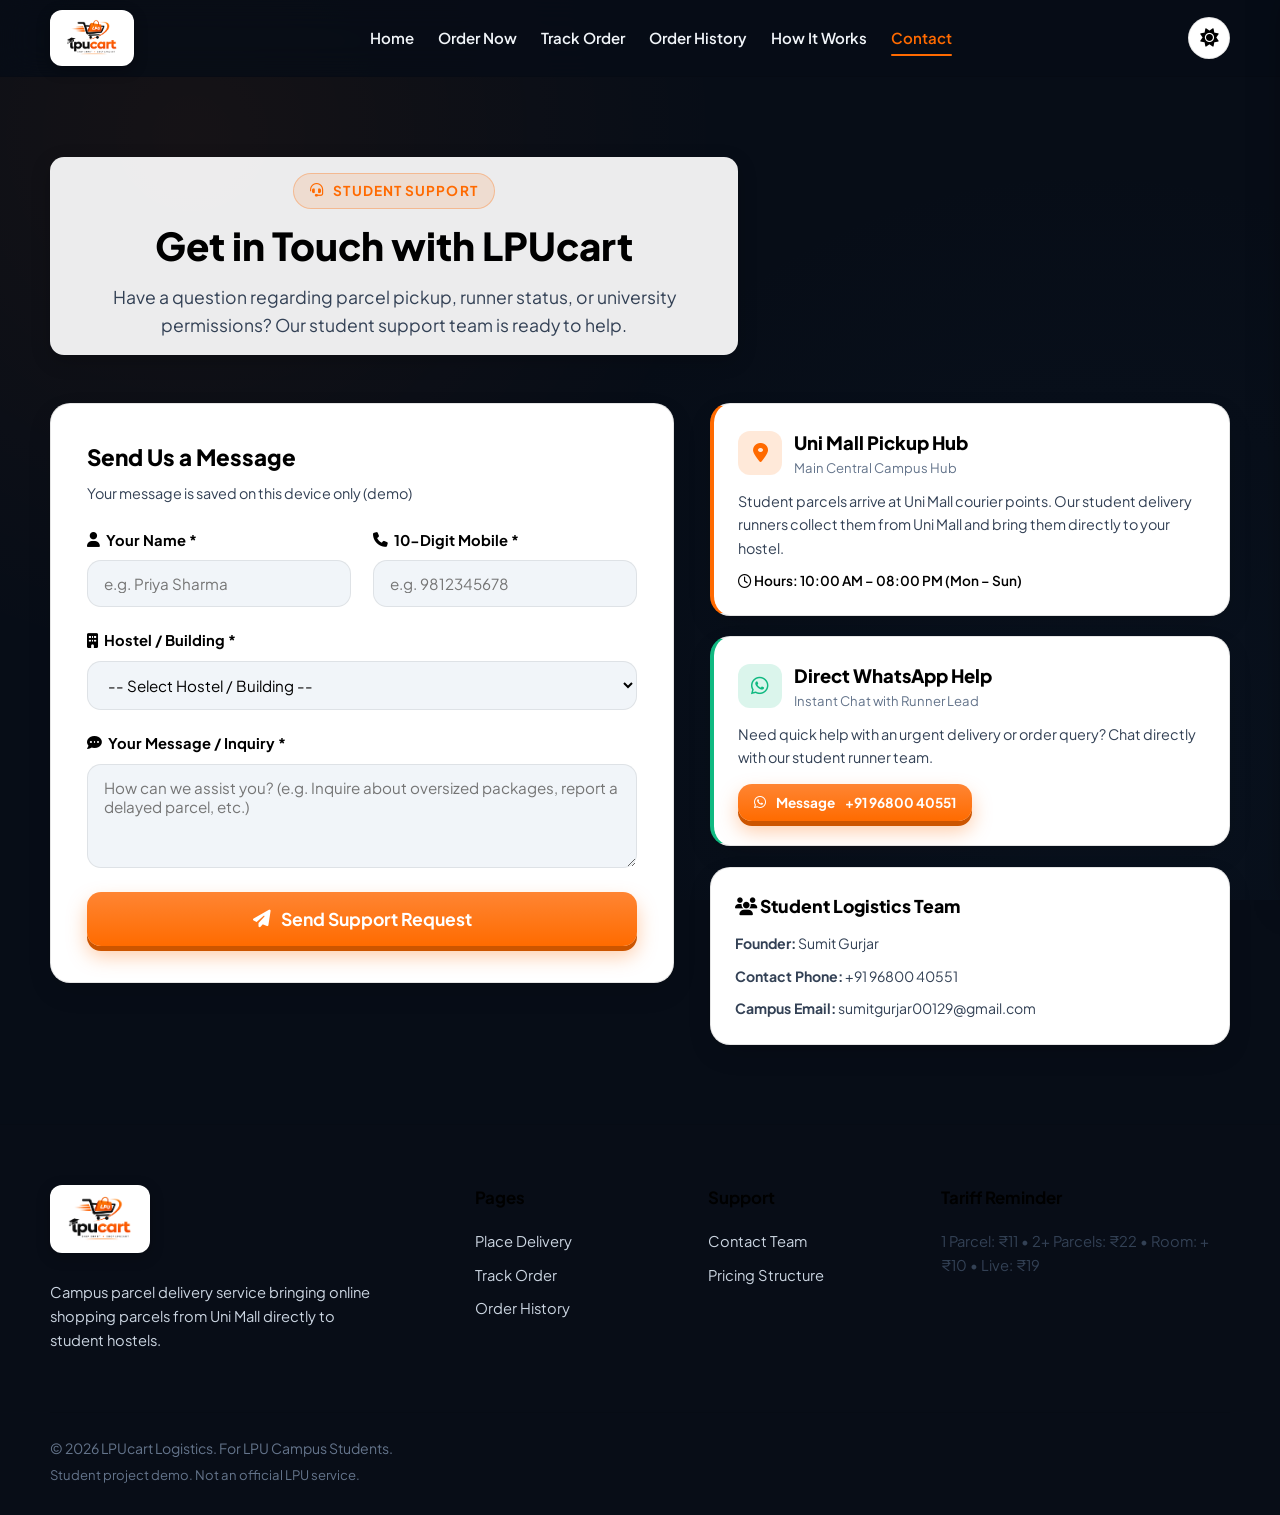
==== commit e4eed36b: "Add files via upload" ====
--- a/contact.html
+++ b/contact.html
@@ -4,8 +4,8 @@
   <meta charset="UTF-8">
   <meta name="viewport" content="width=device-width, initial-scale=1.0">
   <title>Contact Support - LPUcart - Uni Mall se Hostel Parcel Delivery</title>
-  <meta name="description" content="Get in touch with the LPUcart campus logistics desk at Uni Mall Ground Floor. WhatsApp hotline, phone support, and online feedback.">
-  <link rel="canonical" href="https://lpucart.netlify.app/contact.html">
+  <meta name="description" content="Get in touch with the LPUcart student team. Direct WhatsApp help, phone support, and message form.">
+  <link rel="canonical" href="https://lpucart-delivery.netlify.app/contact">
 
   <!-- Favicon & Touch Icons -->
   <link rel="icon" href="/favicon.png" type="image/png">
@@ -14,16 +14,16 @@
   <!-- Open Graph / Facebook -->
   <meta property="og:type" content="website">
   <meta property="og:site_name" content="LPUcart">
-  <meta property="og:url" content="https://lpucart.netlify.app/contact.html">
+  <meta property="og:url" content="https://lpucart-delivery.netlify.app/contact">
   <meta property="og:title" content="Contact Support - LPUcart - Uni Mall se Hostel Parcel Delivery">
-  <meta property="og:description" content="Get in touch with the LPUcart campus logistics desk at Uni Mall Ground Floor. WhatsApp hotline, phone support, and online feedback.">
-  <meta property="og:image" content="https://lpucart.netlify.app/assets/logo.png">
+  <meta property="og:description" content="Get in touch with the LPUcart student team. Direct WhatsApp help, phone support, and message form.">
+  <meta property="og:image" content="https://lpucart-delivery.netlify.app/assets/logo.png">
 
   <!-- Twitter Card -->
   <meta name="twitter:card" content="summary_large_image">
   <meta name="twitter:title" content="Contact Support - LPUcart - Uni Mall se Hostel Parcel Delivery">
-  <meta name="twitter:description" content="Get in touch with the LPUcart campus logistics desk at Uni Mall Ground Floor. WhatsApp hotline, phone support, and online feedback.">
-  <meta name="twitter:image" content="https://lpucart.netlify.app/assets/logo.png">
+  <meta name="twitter:description" content="Get in touch with the LPUcart student team. Direct WhatsApp help, phone support, and message form.">
+  <meta name="twitter:image" content="https://lpucart-delivery.netlify.app/assets/logo.png">
 
   <!-- Google Fonts -->
   <link rel="preconnect" href="https://fonts.googleapis.com">
@@ -52,8 +52,6 @@
         <a href="history.html" class="nav-link">Order History</a>
         <a href="how-it-works.html" class="nav-link">How It Works</a>
         <a href="contact.html" class="nav-link active">Contact</a>
-        <a href="delivery.html" class="nav-link"><i class="fa-solid fa-motorcycle text-amber-500"></i> Partner Login</a>
-        <a href="admin.html" class="nav-link"><i class="fa-solid fa-chart-pie text-cyan-400"></i> Admin</a>
       </nav>
 
       <div class="nav-actions">
@@ -82,15 +80,13 @@
     <a href="history.html" class="nav-link"><i class="fa-solid fa-clock-rotate-left"></i> Order History</a>
     <a href="how-it-works.html" class="nav-link"><i class="fa-solid fa-circle-question"></i> How It Works</a>
     <a href="contact.html" class="nav-link active"><i class="fa-solid fa-envelope"></i> Contact Us</a>
-    <a href="delivery.html" class="nav-link"><i class="fa-solid fa-motorcycle"></i> Delivery Partner</a>
-    <a href="admin.html" class="nav-link"><i class="fa-solid fa-chart-line"></i> Admin Dashboard</a>
   </aside>
 
   <!-- MAIN CONTACT CONTENT -->
   <main class="section-py">
     <div class="container">
       <div class="section-header text-center">
-        <div class="section-badge"><i class="fa-solid fa-headset"></i> 24x7 Campus Helpline</div>
+        <div class="section-badge"><i class="fa-solid fa-headset"></i> Student Support</div>
         <h1 class="section-title">Get in Touch with LPUcart</h1>
         <p class="section-desc">Have a question regarding parcel pickup, runner status, or university permissions? Our student support team is ready to help.</p>
       </div>
@@ -100,7 +96,7 @@
         <!-- Left: Contact Form -->
         <div class="glass-card form-card tilt-card" style="max-width: 100%; margin: 0; padding: 36px;">
           <h2 style="font-size: 1.4rem; font-weight: 800; margin-bottom: 6px;">Send Us a Message</h2>
-          <p style="color: var(--text-secondary); font-size: 0.9rem; margin-bottom: 24px;">Messages are stored locally and relayed to our campus dispatch coordinator.</p>
+          <p style="color: var(--text-secondary); font-size: 0.9rem; margin-bottom: 24px;">Your message is saved on this device only (demo)</p>
 
           <form onsubmit="handleContactSubmit(event)">
             <div class="form-grid">
@@ -153,20 +149,20 @@
                   <i class="fa-solid fa-location-dot"></i>
                 </div>
                 <div>
-                  <h3 style="font-size: 1.15rem; font-weight: 800;">Uni Mall Operations Desk</h3>
+                  <h3 style="font-size: 1.15rem; font-weight: 800;">Uni Mall Pickup Hub</h3>
                   <div style="font-size: 0.82rem; color: var(--text-muted);">Main Central Campus Hub</div>
                 </div>
               </div>
               <p style="font-size: 0.9rem; color: var(--text-secondary); margin-bottom: 10px;">
-                Desk #3, Ground Floor Courier Wing (Near Food Court &amp; Supermarket), Uni Mall, Lovely Professional University.
+                Student parcels arrive at Uni Mall courier points. Our student delivery runners collect them from Uni Mall and bring them directly to your hostel.
               </p>
               <div style="font-size: 0.85rem; color: var(--text-primary); font-weight: 600;">
-                <i class="fa-regular fa-clock text-amber-500"></i> Hours: 09:30 AM – 08:30 PM (Mon – Sun)
+                <i class="fa-regular fa-clock text-amber-500"></i> Hours: 10:00 AM – 08:00 PM (Mon – Sun)
               </div>
             </div>
           </div>
 
-          <!-- WhatsApp Direct Hotline -->
+          <!-- WhatsApp Direct Help -->
           <div class="glass-card tilt-card" style="padding: 24px; border-left: 4px solid var(--accent-green);">
             <div class="tilt-inner">
               <div style="display: flex; align-items: center; gap: 12px; margin-bottom: 12px;">
@@ -174,29 +170,29 @@
                   <i class="fa-brands fa-whatsapp"></i>
                 </div>
                 <div>
-                  <h3 style="font-size: 1.15rem; font-weight: 800;">Direct WhatsApp Dispatch</h3>
+                  <h3 style="font-size: 1.15rem; font-weight: 800;">Direct WhatsApp Help</h3>
                   <div style="font-size: 0.82rem; color: var(--text-muted);">Instant Chat with Runner Lead</div>
                 </div>
               </div>
               <p style="font-size: 0.9rem; color: var(--text-secondary); margin-bottom: 14px;">
-                Need quick help with an urgent delivery or live tracking? Chat directly with Rahul Kumar on WhatsApp.
+                Need quick help with an urgent delivery or order query? Chat directly with our student runner team.
               </p>
-              <a href="https://wa.me/919876543210?text=Hi%20LPUcart%20Support!%20I%20have%20an%20inquiry%20regarding%20parcel%20delivery." target="_blank" class="btn-3d btn-3d-orange btn-sm">
-                <i class="fa-brands fa-whatsapp"></i> Message +91 9876543210
+              <a href="https://wa.me/919680040551" id="contact-whatsapp-link" target="_blank" class="btn-3d btn-3d-orange btn-sm">
+                <i class="fa-brands fa-whatsapp"></i> Message <span id="contact-phone-display">+91 96800 40551</span>
               </a>
             </div>
           </div>
 
-          <!-- Student Coordinators -->
+          <!-- Student Logistics Team -->
           <div class="glass-card tilt-card" style="padding: 24px;">
             <div class="tilt-inner">
               <h3 style="font-size: 1.1rem; font-weight: 800; margin-bottom: 12px;">
                 <i class="fa-solid fa-users text-primary"></i> Student Logistics Team
               </h3>
               <div style="display: flex; flex-direction: column; gap: 10px; font-size: 0.88rem; color: var(--text-secondary);">
-                <div><strong>Lead Coordinator:</strong> Sumit Gurjar (B.Tech CSE)</div>
-                <div><strong>Delivery Supervisor:</strong> Rahul Kumar (+91 9876543210)</div>
-                <div><strong>Campus Email:</strong> support.lpucart@lpu.in</div>
+                <div><strong>Founder:</strong> <span class="owner-name-val">Sumit Gurjar</span></div>
+                <div><strong>Contact Phone:</strong> <a href="tel:919680040551" style="color: inherit;" class="support-phone-val">+91 96800 40551</a></div>
+                <div><strong>Campus Email:</strong> <a href="mailto:sumitgurjar00129@gmail.com" style="color: inherit;" class="support-email-val">sumitgurjar00129@gmail.com</a></div>
               </div>
             </div>
           </div>
@@ -215,7 +211,7 @@
           <a href="index.html" class="brand-logo-pill footer-logo-pill" aria-label="LPUcart Home" style="display: inline-flex; margin-bottom: 12px;">
             <img src="/assets/logo.png" alt="LPUcart Logo" class="footer-brand-logo" width="80" height="60">
           </a>
-          <p>Campus parcel delivery bridge connecting Uni Mall courier desks directly with student hostels.</p>
+          <p>Campus parcel delivery service bringing online shopping parcels from Uni Mall directly to student hostels.</p>
         </div>
         <div>
           <h4 class="footer-heading">Pages</h4>
@@ -226,10 +222,10 @@
           </ul>
         </div>
         <div>
-          <h4 class="footer-heading">Portals</h4>
+          <h4 class="footer-heading">Support</h4>
           <ul class="footer-links">
-            <li><a href="delivery.html">Runner Dashboard</a></li>
-            <li><a href="admin.html">Admin Portal</a></li>
+            <li><a href="contact.html">Contact Team</a></li>
+            <li><a href="how-it-works.html">Pricing Structure</a></li>
           </ul>
         </div>
         <div>
@@ -240,7 +236,10 @@
         </div>
       </div>
       <div class="footer-bottom">
-        <div>&copy; 2026 LPUcart Logistics. For LPU Campus Students.</div>
+        <div>
+          <div>&copy; 2026 LPUcart Logistics. For LPU Campus Students.</div>
+          <div style="font-size:0.82rem; color:var(--text-muted); margin-top:4px;">Student project demo. Not an official LPU service.</div>
+        </div>
       </div>
     </div>
   </footer>
@@ -289,7 +288,7 @@
       }
 
       window.LPU_STORAGE.saveContactMessage(name, phone, hostel, msg);
-      showToast("Thank you! Your message has been saved and sent to dispatch.", "success");
+      showToast("Your message is saved on this device only (demo)", "success");
       e.target.reset();
 
       // Reset custom input visibility
